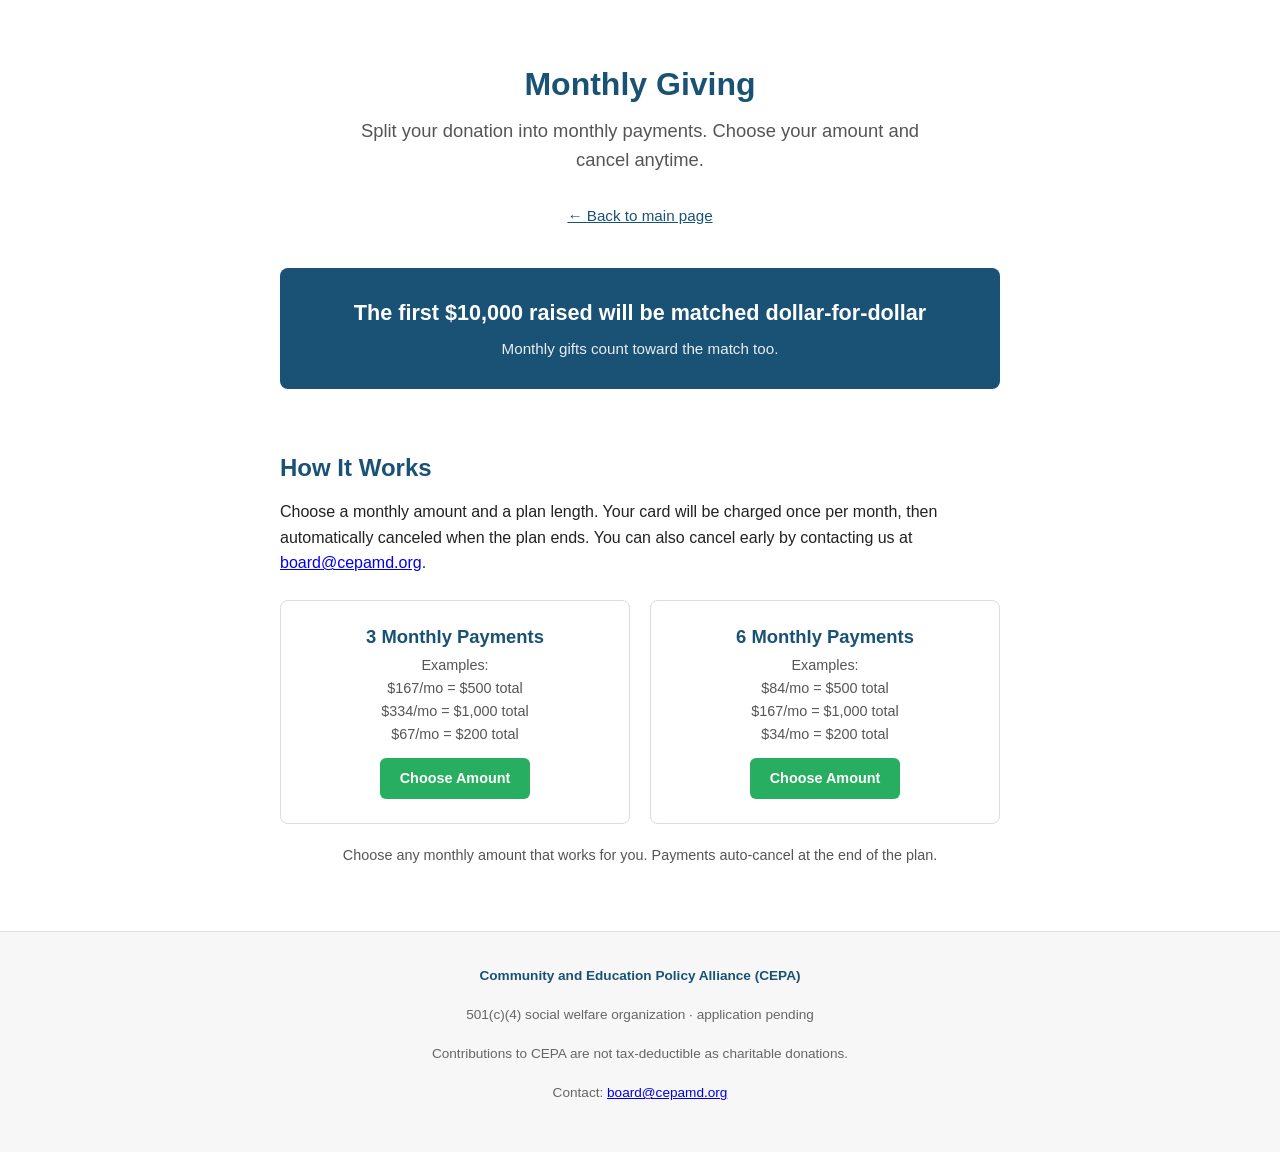
==== recurring.html @ 8dfda27e "Add Stripe recurring payment links to recurring page (3-mo and 6-mo)" ====
<!DOCTYPE html>
<html lang="en">
<head>
  <meta charset="UTF-8">
  <meta name="viewport" content="width=device-width, initial-scale=1.0">
  <title>Monthly Giving — CEPA</title>
  <meta name="description" content="Set up monthly donations to CEPA. Split your contribution into manageable monthly payments.">
  <link rel="icon" type="image/png" href="favicon.png">
  <link rel="stylesheet" href="css/style.css">
</head>
<body>

  <section class="hero">
    <div class="container">
      <h1>Monthly Giving</h1>
      <p class="subtitle">Split your donation into monthly payments. Choose your amount and cancel anytime.</p>
      <a href="index.html" style="color: #1a5276; text-decoration: underline; font-size: 0.95rem;">&larr; Back to main page</a>
    </div>
  </section>

  <div class="container">
    <div class="match-banner">
      <p>The first $10,000 raised will be matched dollar-for-dollar</p>
      <p class="match-sub">Monthly gifts count toward the match too.</p>
    </div>
  </div>

  <section>
    <div class="container">
      <h2>How It Works</h2>
      <p>Choose a monthly amount and a plan length. Your card will be charged once per month, then automatically canceled when the plan ends. You can also cancel early by contacting us at <a href="mailto:board@cepamd.org">board@cepamd.org</a>.</p>

      <div class="donate-grid" style="margin-top: 1.5rem;">
        <div class="donate-card">
          <h3>3 Monthly Payments</h3>
          <p>Examples:<br>$167/mo = $500 total<br>$334/mo = $1,000 total<br>$67/mo = $200 total</p>
          <a href="https://donate.stripe.com/14AaEW7aqei5aFV3s6fUQ00" class="btn" target="_blank" rel="noopener">Choose Amount</a>
        </div>

        <div class="donate-card">
          <h3>6 Monthly Payments</h3>
          <p>Examples:<br>$84/mo = $500 total<br>$167/mo = $1,000 total<br>$34/mo = $200 total</p>
          <a href="https://donate.stripe.com/8x214m0M2fm99BRaUyfUQ01" class="btn" target="_blank" rel="noopener">Choose Amount</a>
        </div>
      </div>

      <p style="text-align: center; margin-top: 1.25rem; color: #555; font-size: 0.9rem;">Choose any monthly amount that works for you. Payments auto-cancel at the end of the plan.</p>
    </div>
  </section>

  <footer>
    <div class="container">
      <p><strong>Community and Education Policy Alliance (CEPA)</strong></p>
      <p>501(c)(4) social welfare organization &middot; application pending</p>
      <p>Contributions to CEPA are not tax-deductible as charitable donations.</p>
      <p>Contact: <a href="mailto:board@cepamd.org">board@cepamd.org</a></p>
    </div>
  </footer>

</body>
</html>
---- css/style.css ----
/* ── Reset & Base ───────────────────────────────── */
*, *::before, *::after { box-sizing: border-box; margin: 0; padding: 0; }

html { scroll-behavior: smooth; }

body {
  font-family: -apple-system, BlinkMacSystemFont, "Segoe UI", Roboto, Helvetica, Arial, sans-serif;
  color: #222;
  background: #fff;
  line-height: 1.6;
  -webkit-font-smoothing: antialiased;
}

/* ── Layout ─────────────────────────────────────── */
.container {
  max-width: 760px;
  margin: 0 auto;
  padding: 0 1.25rem;
}

section { padding: 3rem 0; }

/* ── Typography ─────────────────────────────────── */
h1, h2, h3 { color: #1a5276; line-height: 1.25; }
h1 { font-size: 2rem; margin-bottom: 0.75rem; }
h2 { font-size: 1.5rem; margin-bottom: 1rem; }
h3 { font-size: 1.15rem; margin-bottom: 0.5rem; }
p  { margin-bottom: 1rem; }

/* ── Hero ───────────────────────────────────────── */
.hero {
  text-align: center;
  padding: 4rem 0 2.5rem;
}
.hero .subtitle {
  font-size: 1.15rem;
  color: #555;
  max-width: 600px;
  margin: 0 auto 1.75rem;
}

/* ── Buttons ────────────────────────────────────── */
.btn {
  display: inline-block;
  background: #27ae60;
  color: #fff;
  padding: 0.85rem 2rem;
  border-radius: 6px;
  text-decoration: none;
  font-weight: 600;
  font-size: 1.05rem;
  transition: background 0.2s;
}
.btn:hover { background: #219a52; }

/* ── Match Banner ───────────────────────────────── */
.match-banner {
  background: #1a5276;
  color: #fff;
  text-align: center;
  padding: 1.75rem 1.25rem;
  border-radius: 8px;
  margin: 0 0 1rem;
}
.match-banner p {
  font-size: 1.35rem;
  font-weight: 700;
  margin: 0;
}
.match-banner .match-sub {
  font-size: 0.95rem;
  font-weight: 400;
  opacity: 0.9;
  margin-top: 0.35rem;
}

/* ── Use of Funds ───────────────────────────────── */
.use-of-funds h2 { border-bottom: 2px solid #1a5276; padding-bottom: 0.4rem; }
.use-of-funds h3 { margin-top: 1.5rem; }
.use-of-funds ul, .use-of-funds ol {
  margin: 0.75rem 0 1rem 1.5rem;
}
.use-of-funds li { margin-bottom: 0.4rem; }
.use-of-funds hr {
  border: none;
  border-top: 1px solid #ddd;
  margin: 2rem 0;
}

/* ── Donate Cards ───────────────────────────────── */
.donate-grid {
  display: grid;
  grid-template-columns: repeat(auto-fit, minmax(200px, 1fr));
  gap: 1.25rem;
  margin-top: 1.25rem;
}
.donate-card {
  border: 1px solid #ddd;
  border-radius: 8px;
  padding: 1.5rem 1.25rem;
  text-align: center;
  transition: box-shadow 0.2s;
}
.donate-card:hover { box-shadow: 0 2px 12px rgba(0,0,0,0.08); }
.donate-card .card-icon {
  font-size: 2rem;
  margin-bottom: 0.5rem;
}
.donate-card h3 { margin-bottom: 0.4rem; }
.donate-card p { font-size: 0.9rem; color: #555; margin-bottom: 0.75rem; }
.donate-card .btn {
  font-size: 0.9rem;
  padding: 0.55rem 1.25rem;
  background: #27ae60;
}
.donate-card .btn:hover { background: #219a52; }
.donate-card .btn.disabled {
  background: #aaa;
  cursor: default;
  pointer-events: none;
}

/* ── Footer ─────────────────────────────────────── */
footer {
  background: #f7f7f7;
  border-top: 1px solid #e0e0e0;
  padding: 2rem 0;
  text-align: center;
  font-size: 0.85rem;
  color: #666;
  line-height: 1.7;
}
footer strong { color: #1a5276; }

/* ── Responsive ─────────────────────────────────── */
@media (max-width: 600px) {
  h1 { font-size: 1.5rem; }
  .hero { padding: 2.5rem 0 1.5rem; }
  .match-banner p { font-size: 1.1rem; }
  section { padding: 2rem 0; }
  .donate-grid { grid-template-columns: 1fr; }
}
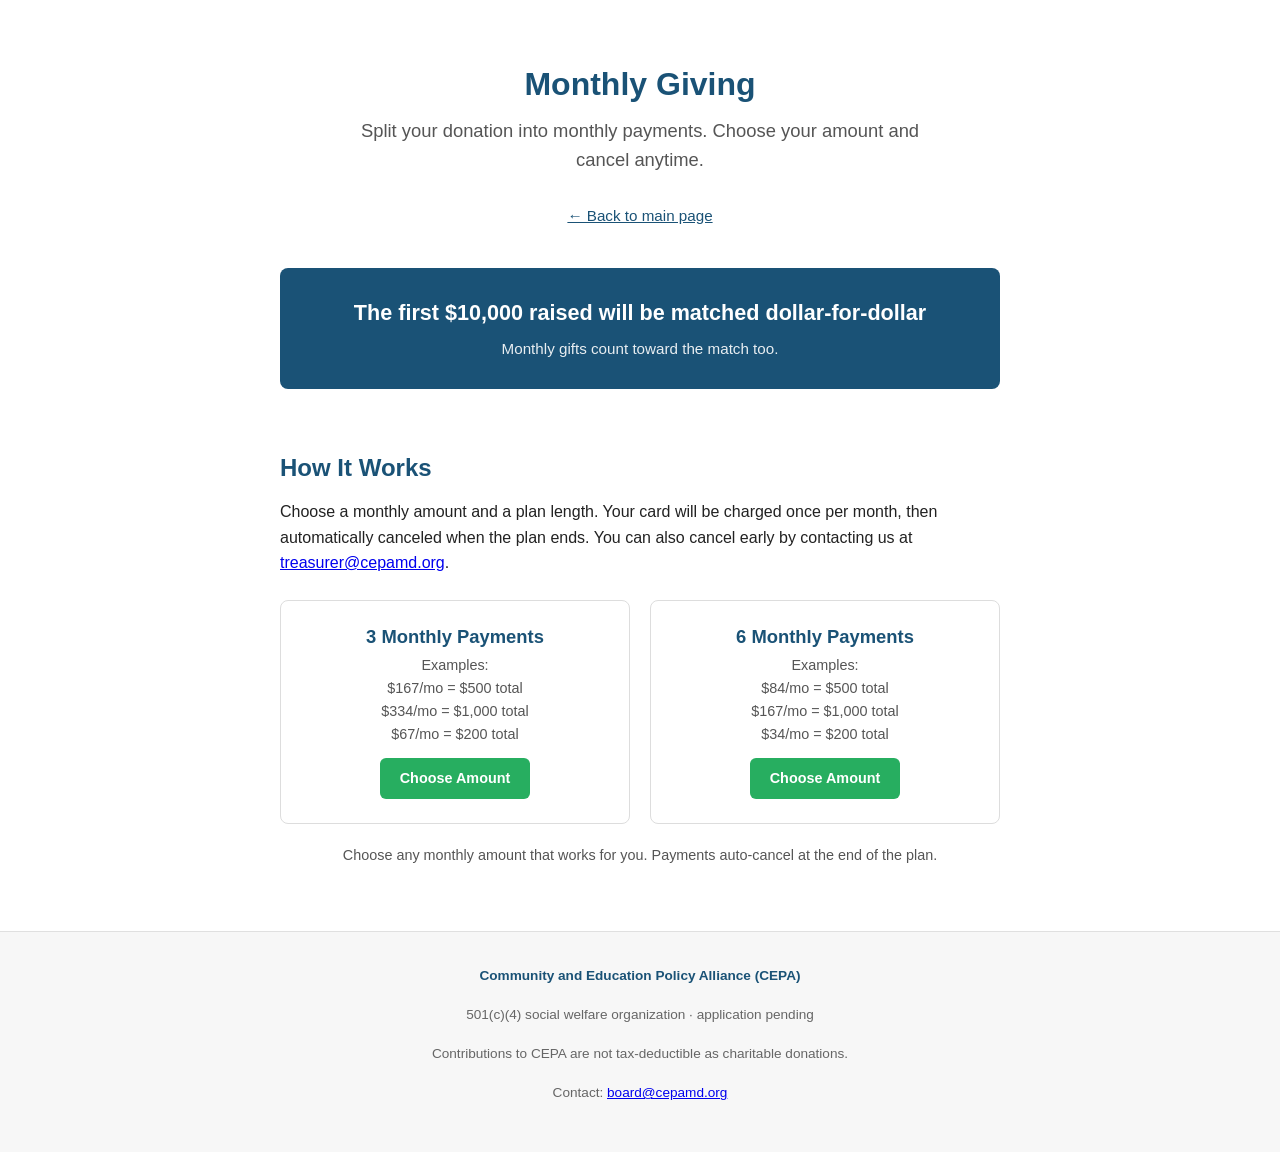
==== commit 224c28a1: "Update cancel contact email to treasurer@cepamd.org" ====
--- a/recurring.html
+++ b/recurring.html
@@ -28,7 +28,7 @@
   <section>
     <div class="container">
       <h2>How It Works</h2>
-      <p>Choose a monthly amount and a plan length. Your card will be charged once per month, then automatically canceled when the plan ends. You can also cancel early by contacting us at <a href="mailto:board@cepamd.org">board@cepamd.org</a>.</p>
+      <p>Choose a monthly amount and a plan length. Your card will be charged once per month, then automatically canceled when the plan ends. You can also cancel early by contacting us at <a href="mailto:treasurer@cepamd.org">treasurer@cepamd.org</a>.</p>
 
       <div class="donate-grid" style="margin-top: 1.5rem;">
         <div class="donate-card">
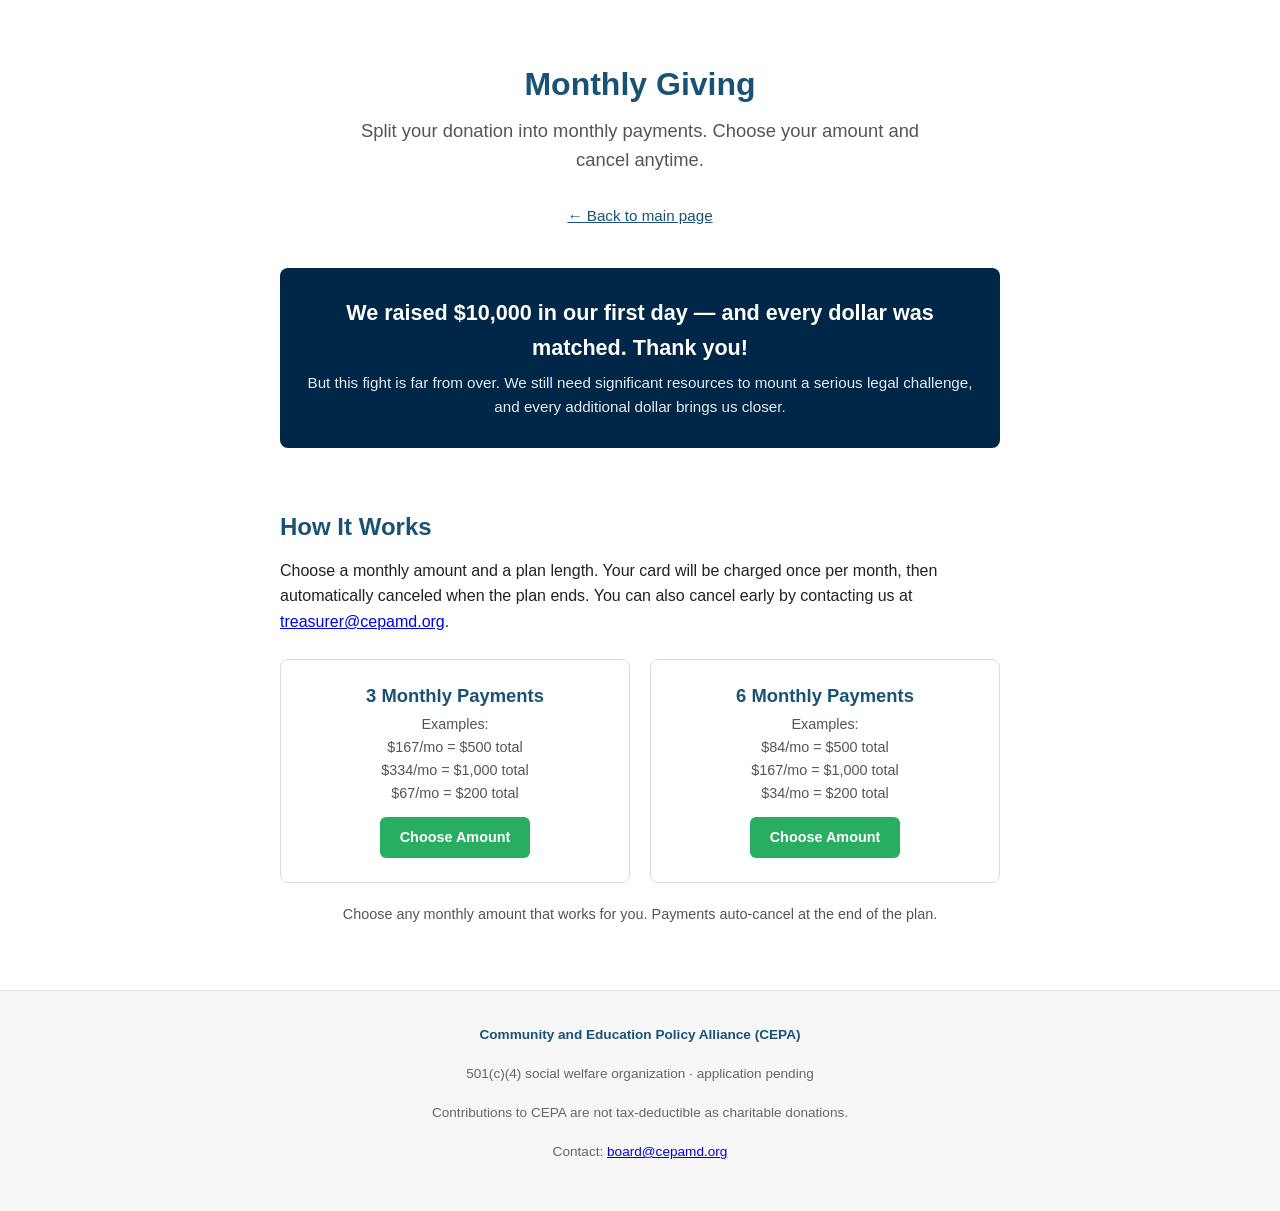
==== commit c634b598: "Update match banner — celebrate k milestone, pivot to ongoing need" ====
--- a/recurring.html
+++ b/recurring.html
@@ -20,8 +20,8 @@
 
   <div class="container">
     <div class="match-banner">
-      <p>The first $10,000 raised will be matched dollar-for-dollar</p>
-      <p class="match-sub">Monthly gifts count toward the match too.</p>
+      <p>We raised $10,000 in our first day — and every dollar was matched. Thank you!</p>
+      <p class="match-sub">But this fight is far from over. We still need significant resources to mount a serious legal challenge, and every additional dollar brings us closer.</p>
     </div>
   </div>
 
--- a/css/style.css
+++ b/css/style.css
@@ -55,7 +55,7 @@
 
 /* ── Match Banner ───────────────────────────────── */
 .match-banner {
-  background: #1a5276;
+  background: #002748;
   color: #fff;
   text-align: center;
   padding: 1.75rem 1.25rem;
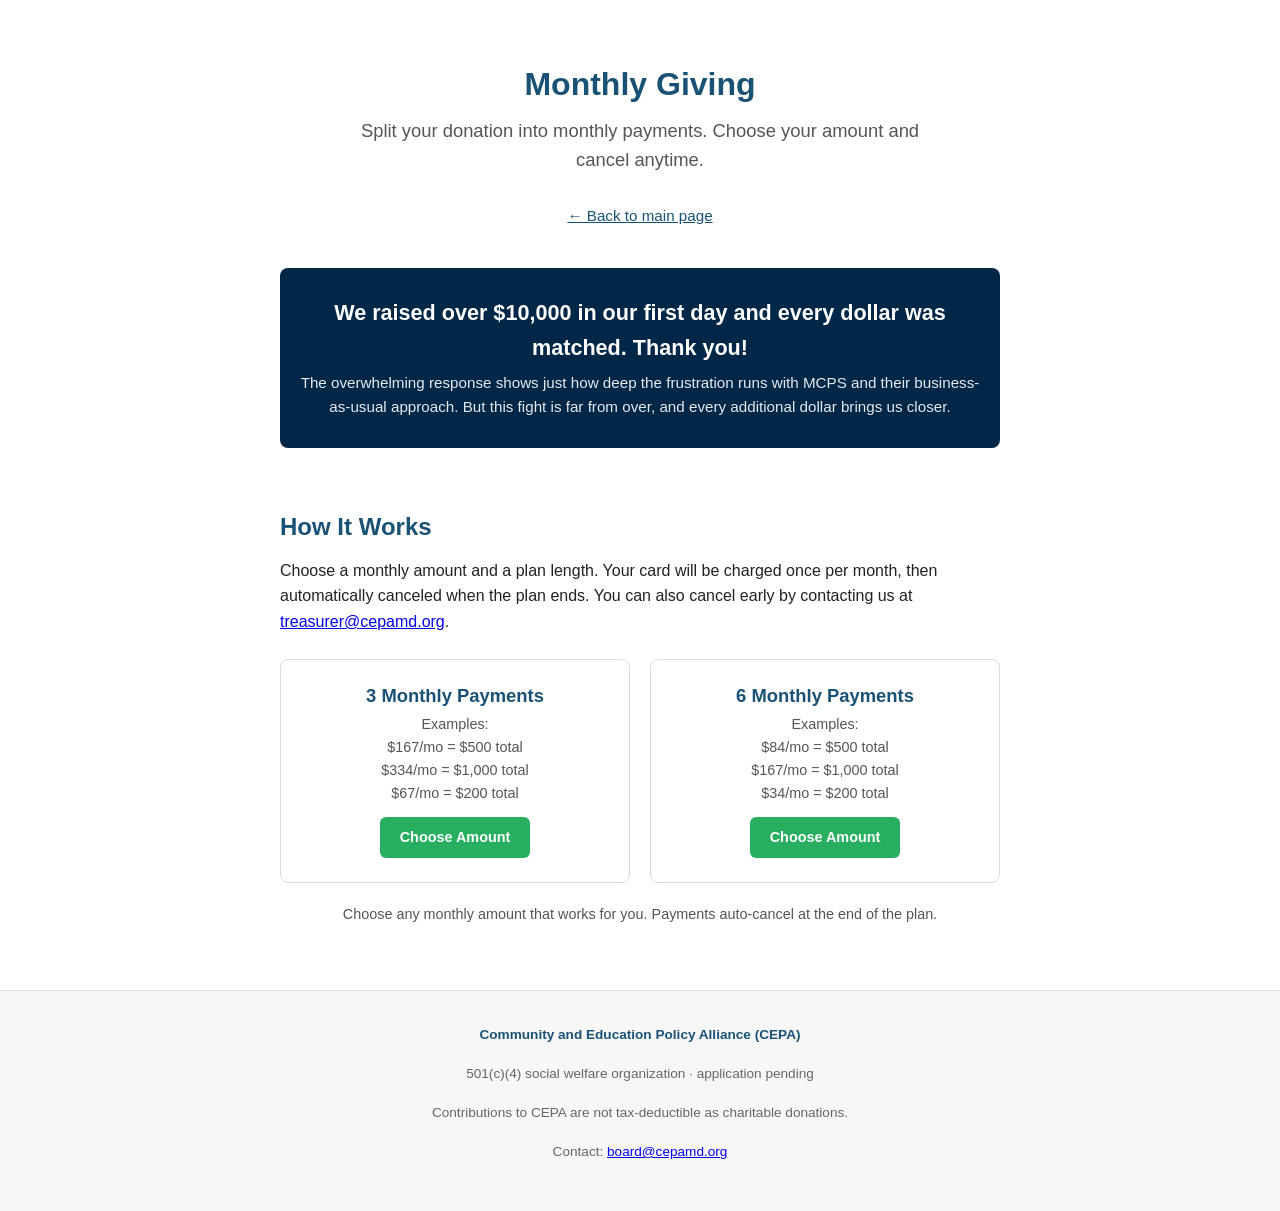
==== commit 97d6baf1: "Update banner sub-text with community frustration message" ====
--- a/recurring.html
+++ b/recurring.html
@@ -1,50 +1,59 @@
 <!DOCTYPE html>
 <html lang="en">
+
 <head>
   <meta charset="UTF-8">
   <meta name="viewport" content="width=device-width, initial-scale=1.0">
   <title>Monthly Giving — CEPA</title>
-  <meta name="description" content="Set up monthly donations to CEPA. Split your contribution into manageable monthly payments.">
+  <meta name="description"
+    content="Set up monthly donations to CEPA. Split your contribution into manageable monthly payments.">
   <link rel="icon" type="image/png" href="favicon.png">
   <link rel="stylesheet" href="css/style.css">
 </head>
+
 <body>
 
   <section class="hero">
     <div class="container">
       <h1>Monthly Giving</h1>
       <p class="subtitle">Split your donation into monthly payments. Choose your amount and cancel anytime.</p>
-      <a href="index.html" style="color: #1a5276; text-decoration: underline; font-size: 0.95rem;">&larr; Back to main page</a>
+      <a href="index.html" style="color: #1a5276; text-decoration: underline; font-size: 0.95rem;">&larr; Back to main
+        page</a>
     </div>
   </section>
 
   <div class="container">
     <div class="match-banner">
-      <p>We raised $10,000 in our first day — and every dollar was matched. Thank you!</p>
-      <p class="match-sub">But this fight is far from over. We still need significant resources to mount a serious legal challenge, and every additional dollar brings us closer.</p>
+      <p>We raised over $10,000 in our first day and every dollar was matched. Thank you!</p>
+      <p class="match-sub">The overwhelming response shows just how deep the frustration runs with MCPS and their business-as-usual approach. But this fight is far from over, and every additional dollar brings us closer.</p>
     </div>
   </div>
 
   <section>
     <div class="container">
       <h2>How It Works</h2>
-      <p>Choose a monthly amount and a plan length. Your card will be charged once per month, then automatically canceled when the plan ends. You can also cancel early by contacting us at <a href="mailto:treasurer@cepamd.org">treasurer@cepamd.org</a>.</p>
+      <p>Choose a monthly amount and a plan length. Your card will be charged once per month, then automatically
+        canceled when the plan ends. You can also cancel early by contacting us at <a
+          href="mailto:treasurer@cepamd.org">treasurer@cepamd.org</a>.</p>
 
       <div class="donate-grid" style="margin-top: 1.5rem;">
         <div class="donate-card">
           <h3>3 Monthly Payments</h3>
           <p>Examples:<br>$167/mo = $500 total<br>$334/mo = $1,000 total<br>$67/mo = $200 total</p>
-          <a href="https://donate.stripe.com/14AaEW7aqei5aFV3s6fUQ00" class="btn" target="_blank" rel="noopener">Choose Amount</a>
+          <a href="https://donate.stripe.com/14AaEW7aqei5aFV3s6fUQ00" class="btn" target="_blank" rel="noopener">Choose
+            Amount</a>
         </div>
 
         <div class="donate-card">
           <h3>6 Monthly Payments</h3>
           <p>Examples:<br>$84/mo = $500 total<br>$167/mo = $1,000 total<br>$34/mo = $200 total</p>
-          <a href="https://donate.stripe.com/8x214m0M2fm99BRaUyfUQ01" class="btn" target="_blank" rel="noopener">Choose Amount</a>
+          <a href="https://donate.stripe.com/8x214m0M2fm99BRaUyfUQ01" class="btn" target="_blank" rel="noopener">Choose
+            Amount</a>
         </div>
       </div>
 
-      <p style="text-align: center; margin-top: 1.25rem; color: #555; font-size: 0.9rem;">Choose any monthly amount that works for you. Payments auto-cancel at the end of the plan.</p>
+      <p style="text-align: center; margin-top: 1.25rem; color: #555; font-size: 0.9rem;">Choose any monthly amount that
+        works for you. Payments auto-cancel at the end of the plan.</p>
     </div>
   </section>
 
@@ -58,4 +67,5 @@
   </footer>
 
 </body>
-</html>
+
+</html>
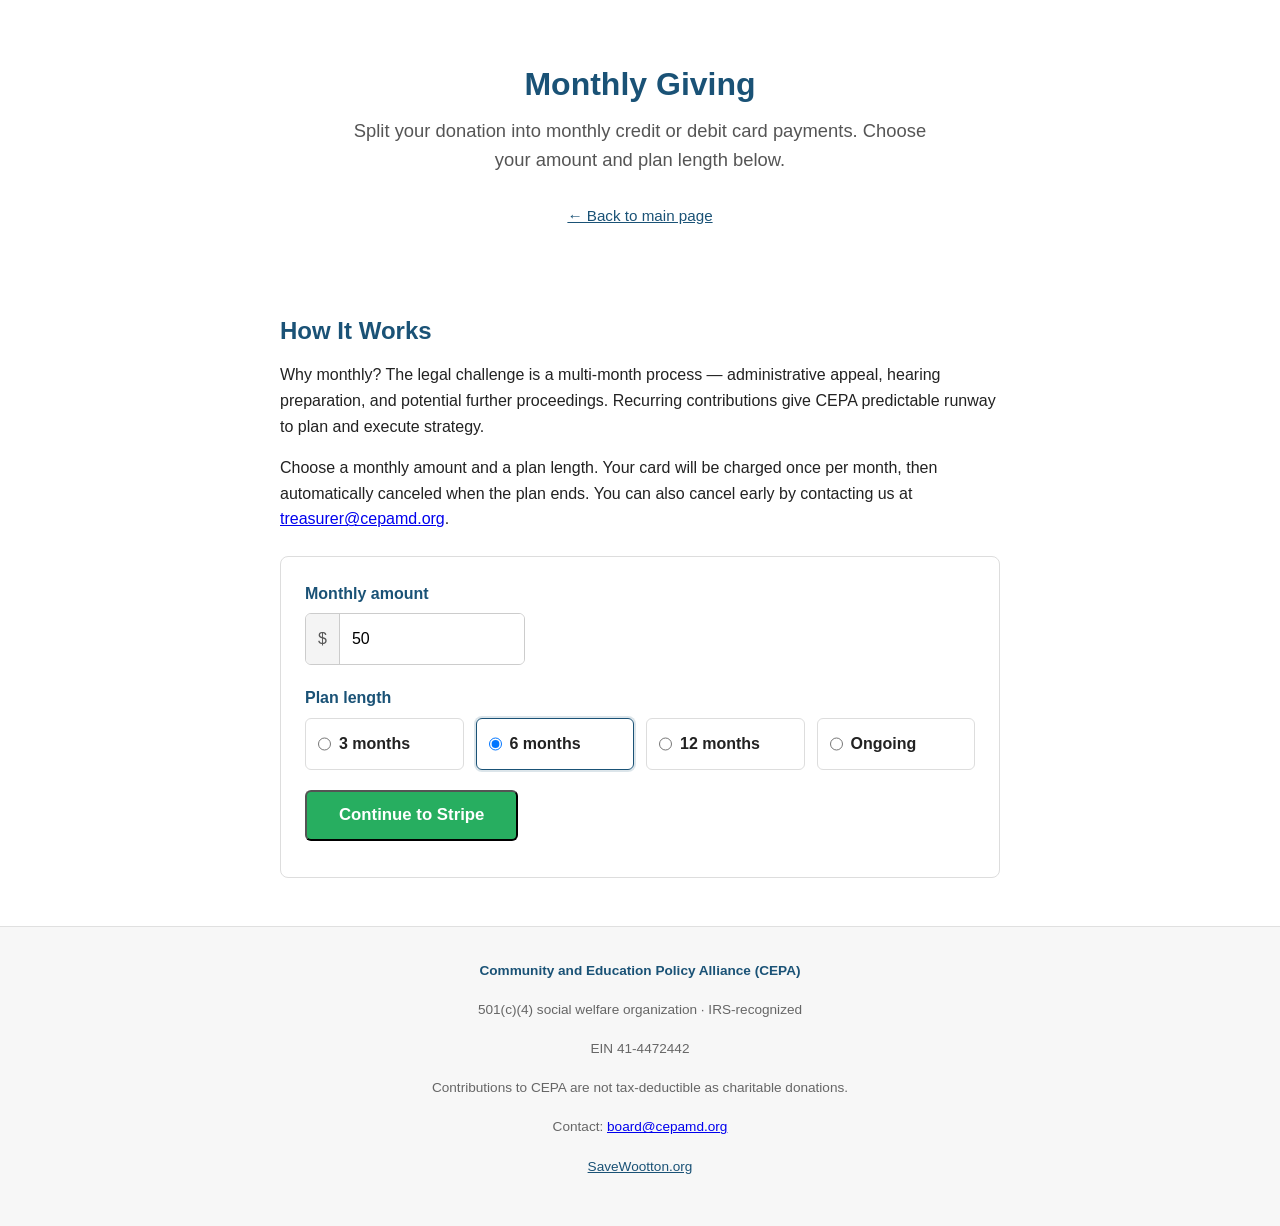
==== commit cb113c84: "Add recurring donation checkout worker" ====
--- a/recurring.html
+++ b/recurring.html
@@ -6,7 +6,7 @@
   <meta name="viewport" content="width=device-width, initial-scale=1.0">
   <title>Monthly Giving — CEPA</title>
   <meta name="description"
-    content="Set up monthly donations to CEPA. Split your contribution into manageable monthly payments.">
+    content="Set up monthly donations to CEPA. Recurring contributions give the legal challenge before the Maryland State Board of Education predictable, multi-month support.">
   <link rel="icon" type="image/png" href="favicon.png">
   <link rel="stylesheet" href="css/style.css">
 </head>
@@ -16,56 +16,120 @@
   <section class="hero">
     <div class="container">
       <h1>Monthly Giving</h1>
-      <p class="subtitle">Split your donation into monthly payments. Choose your amount and cancel anytime.</p>
+      <p class="subtitle">Split your donation into monthly credit or debit card payments. Choose your amount and plan
+        length below.</p>
       <a href="index.html" style="color: #1a5276; text-decoration: underline; font-size: 0.95rem;">&larr; Back to main
         page</a>
     </div>
   </section>
 
-  <div class="container">
-    <div class="match-banner">
-      <p>We raised over $10,000 in our first day and every dollar was matched. Thank you!</p>
-      <p class="match-sub">The overwhelming response shows just how deep the frustration runs with MCPS and their business-as-usual approach. But this fight is far from over, and every additional dollar brings us closer.</p>
-    </div>
-  </div>
-
   <section>
     <div class="container">
       <h2>How It Works</h2>
+      <p>Why monthly? The legal challenge is a multi-month process — administrative appeal, hearing preparation, and
+        potential further proceedings. Recurring contributions give CEPA predictable runway to plan and execute strategy.
+      </p>
       <p>Choose a monthly amount and a plan length. Your card will be charged once per month, then automatically
         canceled when the plan ends. You can also cancel early by contacting us at <a
           href="mailto:treasurer@cepamd.org">treasurer@cepamd.org</a>.</p>
 
-      <div class="donate-grid" style="margin-top: 1.5rem;">
-        <div class="donate-card">
-          <h3>3 Monthly Payments</h3>
-          <p>Examples:<br>$167/mo = $500 total<br>$334/mo = $1,000 total<br>$67/mo = $200 total</p>
-          <a href="https://donate.stripe.com/14AaEW7aqei5aFV3s6fUQ00" class="btn" target="_blank" rel="noopener">Choose
-            Amount</a>
+      <form class="monthly-form" id="monthly-donation-form">
+        <label for="monthly-amount">Monthly amount</label>
+        <div class="amount-input">
+          <span>$</span>
+          <input id="monthly-amount" name="amount" type="number" min="5" max="10000" step="1" value="50" required>
         </div>
 
-        <div class="donate-card">
-          <h3>6 Monthly Payments</h3>
-          <p>Examples:<br>$84/mo = $500 total<br>$167/mo = $1,000 total<br>$34/mo = $200 total</p>
-          <a href="https://donate.stripe.com/8x214m0M2fm99BRaUyfUQ01" class="btn" target="_blank" rel="noopener">Choose
-            Amount</a>
-        </div>
-      </div>
+        <fieldset>
+          <legend>Plan length</legend>
+          <div class="duration-grid">
+            <label>
+              <input type="radio" name="months" value="3">
+              <span>3 months</span>
+            </label>
+            <label>
+              <input type="radio" name="months" value="6" checked>
+              <span>6 months</span>
+            </label>
+            <label>
+              <input type="radio" name="months" value="12">
+              <span>12 months</span>
+            </label>
+            <label>
+              <input type="radio" name="months" value="ongoing">
+              <span>Ongoing</span>
+            </label>
+          </div>
+        </fieldset>
 
-      <p style="text-align: center; margin-top: 1.25rem; color: #555; font-size: 0.9rem;">Choose any monthly amount that
-        works for you. Payments auto-cancel at the end of the plan.</p>
+        <button type="submit" class="btn">Continue to Stripe</button>
+        <p class="form-status" id="monthly-form-status" aria-live="polite"></p>
+      </form>
     </div>
   </section>
 
   <footer>
     <div class="container">
       <p><strong>Community and Education Policy Alliance (CEPA)</strong></p>
-      <p>501(c)(4) social welfare organization &middot; application pending</p>
+      <p>501(c)(4) social welfare organization &middot; IRS-recognized</p>
+      <p>EIN 41-4472442</p>
       <p>Contributions to CEPA are not tax-deductible as charitable donations.</p>
       <p>Contact: <a href="mailto:board@cepamd.org">board@cepamd.org</a></p>
+      <p><a href="https://www.savewootton.org" target="_blank" rel="noopener"
+          style="color: #1a5276;">SaveWootton.org</a></p>
     </div>
   </footer>
 
+  <script>
+    const DONATION_API_URL = "https://damp-bird-b203.cepamd.workers.dev/create-monthly-donation";
+    const form = document.getElementById("monthly-donation-form");
+    const statusEl = document.getElementById("monthly-form-status");
+
+    const params = new URLSearchParams(window.location.search);
+    if (params.get("success") === "1") {
+      statusEl.textContent = "Thank you. Stripe has received your monthly donation setup.";
+      statusEl.className = "form-status success";
+    } else if (params.get("canceled") === "1") {
+      statusEl.textContent = "Checkout was canceled. You can adjust your monthly donation below.";
+    }
+
+    form.addEventListener("submit", async (event) => {
+      event.preventDefault();
+      const submitButton = form.querySelector("button[type='submit']");
+      const amount = Number(form.amount.value);
+      const months = form.months.value;
+
+      statusEl.textContent = "";
+      statusEl.className = "form-status";
+
+      if (!Number.isFinite(amount) || amount < 5 || amount > 10000) {
+        statusEl.textContent = "Enter a monthly amount between $5 and $10,000.";
+        return;
+      }
+
+      submitButton.disabled = true;
+      submitButton.textContent = "Opening Stripe...";
+
+      try {
+        const response = await fetch(DONATION_API_URL, {
+          method: "POST",
+          headers: { "content-type": "application/json" },
+          body: JSON.stringify({ amount, months }),
+        });
+        const data = await response.json();
+
+        if (!response.ok || !data.url) {
+          throw new Error(data.error || "Unable to open Stripe Checkout.");
+        }
+
+        window.location.href = data.url;
+      } catch (error) {
+        statusEl.textContent = error.message;
+        submitButton.disabled = false;
+        submitButton.textContent = "Continue to Stripe";
+      }
+    });
+  </script>
 </body>
 
-</html>+</html>
--- a/css/style.css
+++ b/css/style.css
@@ -53,8 +53,8 @@
 }
 .btn:hover { background: #219a52; }
 
-/* ── Match Banner ───────────────────────────────── */
-.match-banner {
+/* ── Momentum Banner ────────────────────────────── */
+.momentum-banner {
   background: #002748;
   color: #fff;
   text-align: center;
@@ -62,16 +62,39 @@
   border-radius: 8px;
   margin: 0 0 1rem;
 }
-.match-banner p {
+.momentum-banner p {
   font-size: 1.35rem;
   font-weight: 700;
   margin: 0;
 }
-.match-banner .match-sub {
+.momentum-banner .match-sub {
   font-size: 0.95rem;
   font-weight: 400;
   opacity: 0.9;
   margin-top: 0.35rem;
+}
+
+/* ── Progress ───────────────────────────────────── */
+.progress { padding: 1.75rem 0 0.5rem; }
+.progress h2 { margin-bottom: 0.75rem; }
+.milestone-list {
+  list-style: none;
+  border-left: 3px solid #1a5276;
+  padding-left: 1rem;
+}
+.milestone-list li {
+  margin-bottom: 0.65rem;
+  color: #333;
+}
+.milestone-list li::before {
+  content: "✓";
+  color: #27ae60;
+  font-weight: 700;
+  margin-right: 0.5rem;
+}
+.milestone-list li:last-child::before {
+  content: "→";
+  color: #1a5276;
 }
 
 /* ── Use of Funds ───────────────────────────────── */
@@ -88,6 +111,12 @@
 }
 
 /* ── Donate Cards ───────────────────────────────── */
+.trust-line {
+  color: #1a5276;
+  font-size: 0.9rem;
+  font-weight: 600;
+  margin-bottom: 1.25rem;
+}
 .donate-grid {
   display: grid;
   grid-template-columns: repeat(auto-fit, minmax(200px, 1fr));
@@ -120,6 +149,74 @@
   pointer-events: none;
 }
 
+/* ── Monthly Donation Form ──────────────────────── */
+.monthly-form {
+  border: 1px solid #ddd;
+  border-radius: 8px;
+  padding: 1.5rem;
+  margin-top: 1.5rem;
+}
+.monthly-form label,
+.monthly-form legend {
+  color: #1a5276;
+  font-weight: 700;
+}
+.amount-input {
+  display: flex;
+  align-items: center;
+  border: 1px solid #ccc;
+  border-radius: 6px;
+  margin: 0.4rem 0 1.25rem;
+  max-width: 220px;
+  overflow: hidden;
+}
+.amount-input span {
+  background: #f4f4f4;
+  border-right: 1px solid #ccc;
+  color: #555;
+  padding: 0.75rem;
+}
+.amount-input input {
+  border: none;
+  flex: 1;
+  font: inherit;
+  min-width: 0;
+  padding: 0.75rem;
+}
+.monthly-form fieldset {
+  border: none;
+  margin-bottom: 1.25rem;
+}
+.duration-grid {
+  display: grid;
+  grid-template-columns: repeat(auto-fit, minmax(130px, 1fr));
+  gap: 0.75rem;
+  margin-top: 0.5rem;
+}
+.duration-grid label {
+  border: 1px solid #ddd;
+  border-radius: 6px;
+  color: #222;
+  cursor: pointer;
+  display: flex;
+  gap: 0.5rem;
+  padding: 0.75rem;
+}
+.duration-grid label:has(input:checked) {
+  border-color: #1a5276;
+  box-shadow: 0 0 0 2px rgba(26,82,118,0.15);
+}
+.monthly-form .btn:disabled {
+  background: #aaa;
+  cursor: wait;
+}
+.form-status {
+  color: #b00020;
+  font-size: 0.9rem;
+  margin: 0.75rem 0 0;
+}
+.form-status.success { color: #1a7f37; }
+
 /* ── Footer ─────────────────────────────────────── */
 footer {
   background: #f7f7f7;
@@ -136,7 +233,7 @@
 @media (max-width: 600px) {
   h1 { font-size: 1.5rem; }
   .hero { padding: 2.5rem 0 1.5rem; }
-  .match-banner p { font-size: 1.1rem; }
+  .momentum-banner p { font-size: 1.1rem; }
   section { padding: 2rem 0; }
   .donate-grid { grid-template-columns: 1fr; }
 }
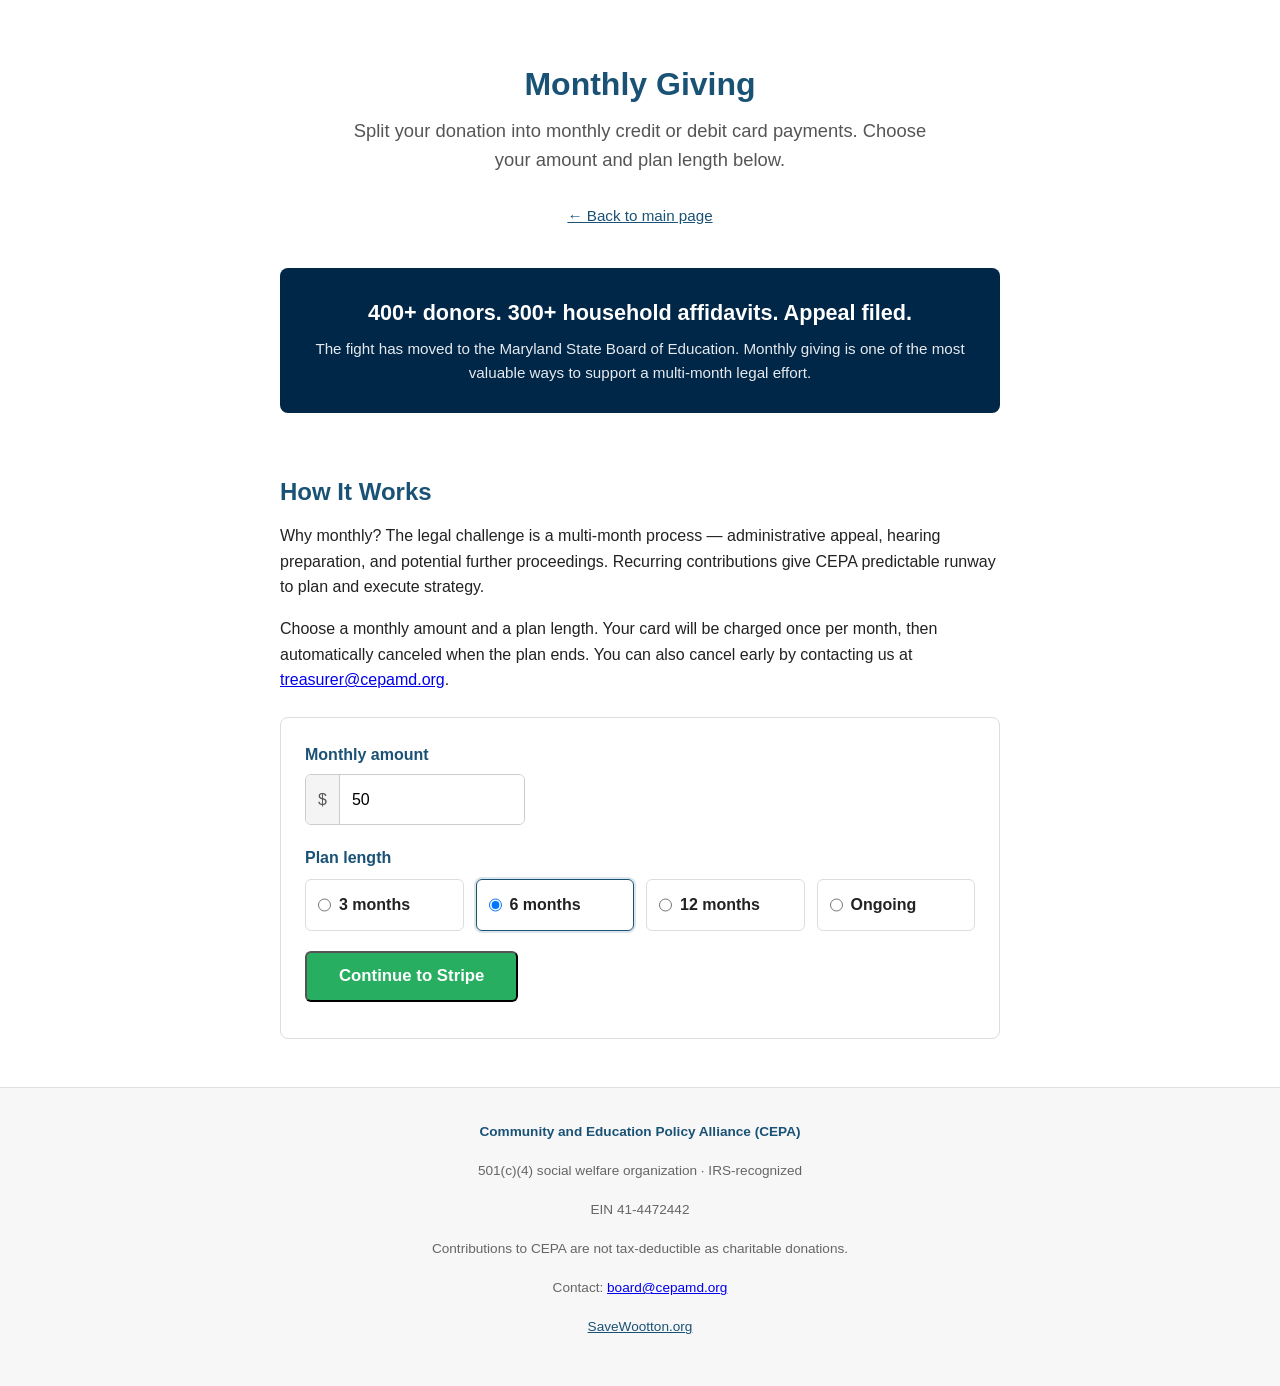
==== commit 6ae81ed0: "Update donation page status details" ====
--- a/recurring.html
+++ b/recurring.html
@@ -22,6 +22,14 @@
         page</a>
     </div>
   </section>
+
+  <div class="container">
+    <div class="momentum-banner">
+      <p>400+ donors. 300+ household affidavits. Appeal filed.</p>
+      <p class="match-sub">The fight has moved to the Maryland State Board of Education. Monthly giving is one of the
+        most valuable ways to support a multi-month legal effort.</p>
+    </div>
+  </div>
 
   <section>
     <div class="container">
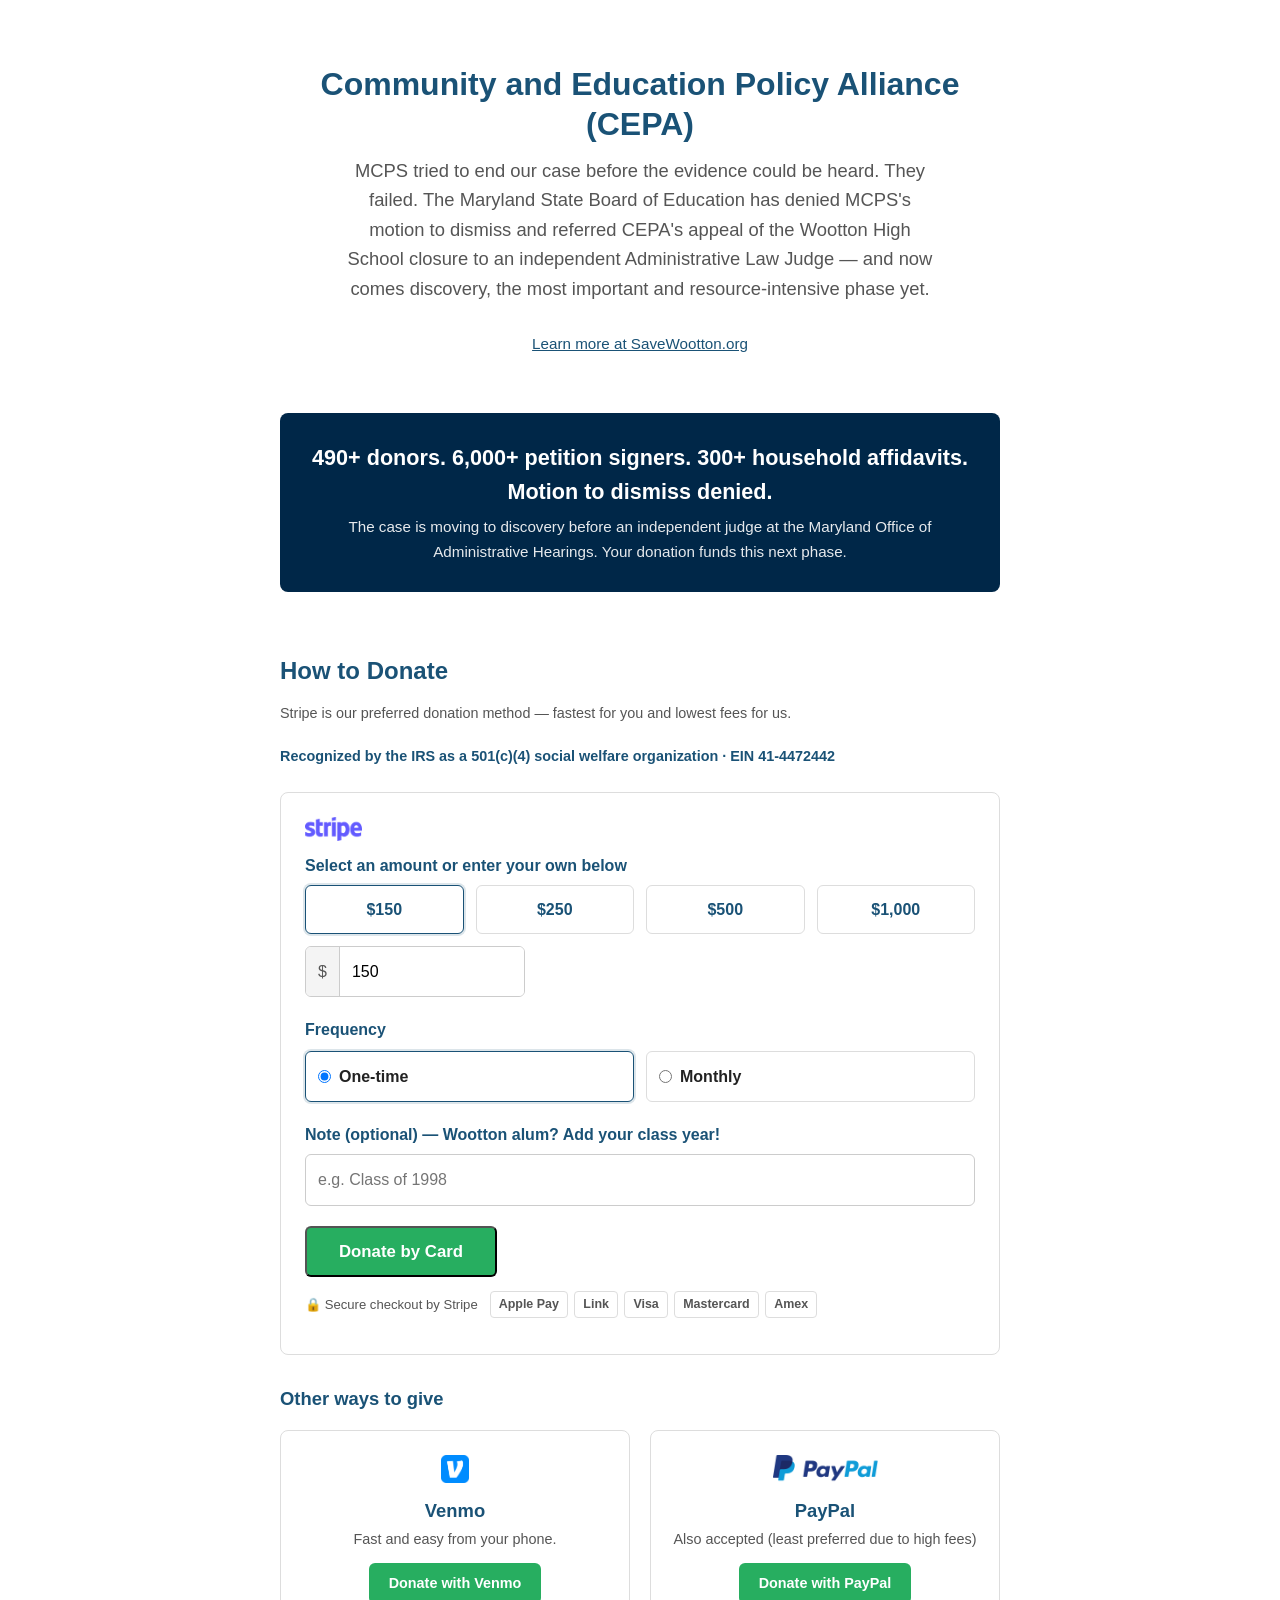
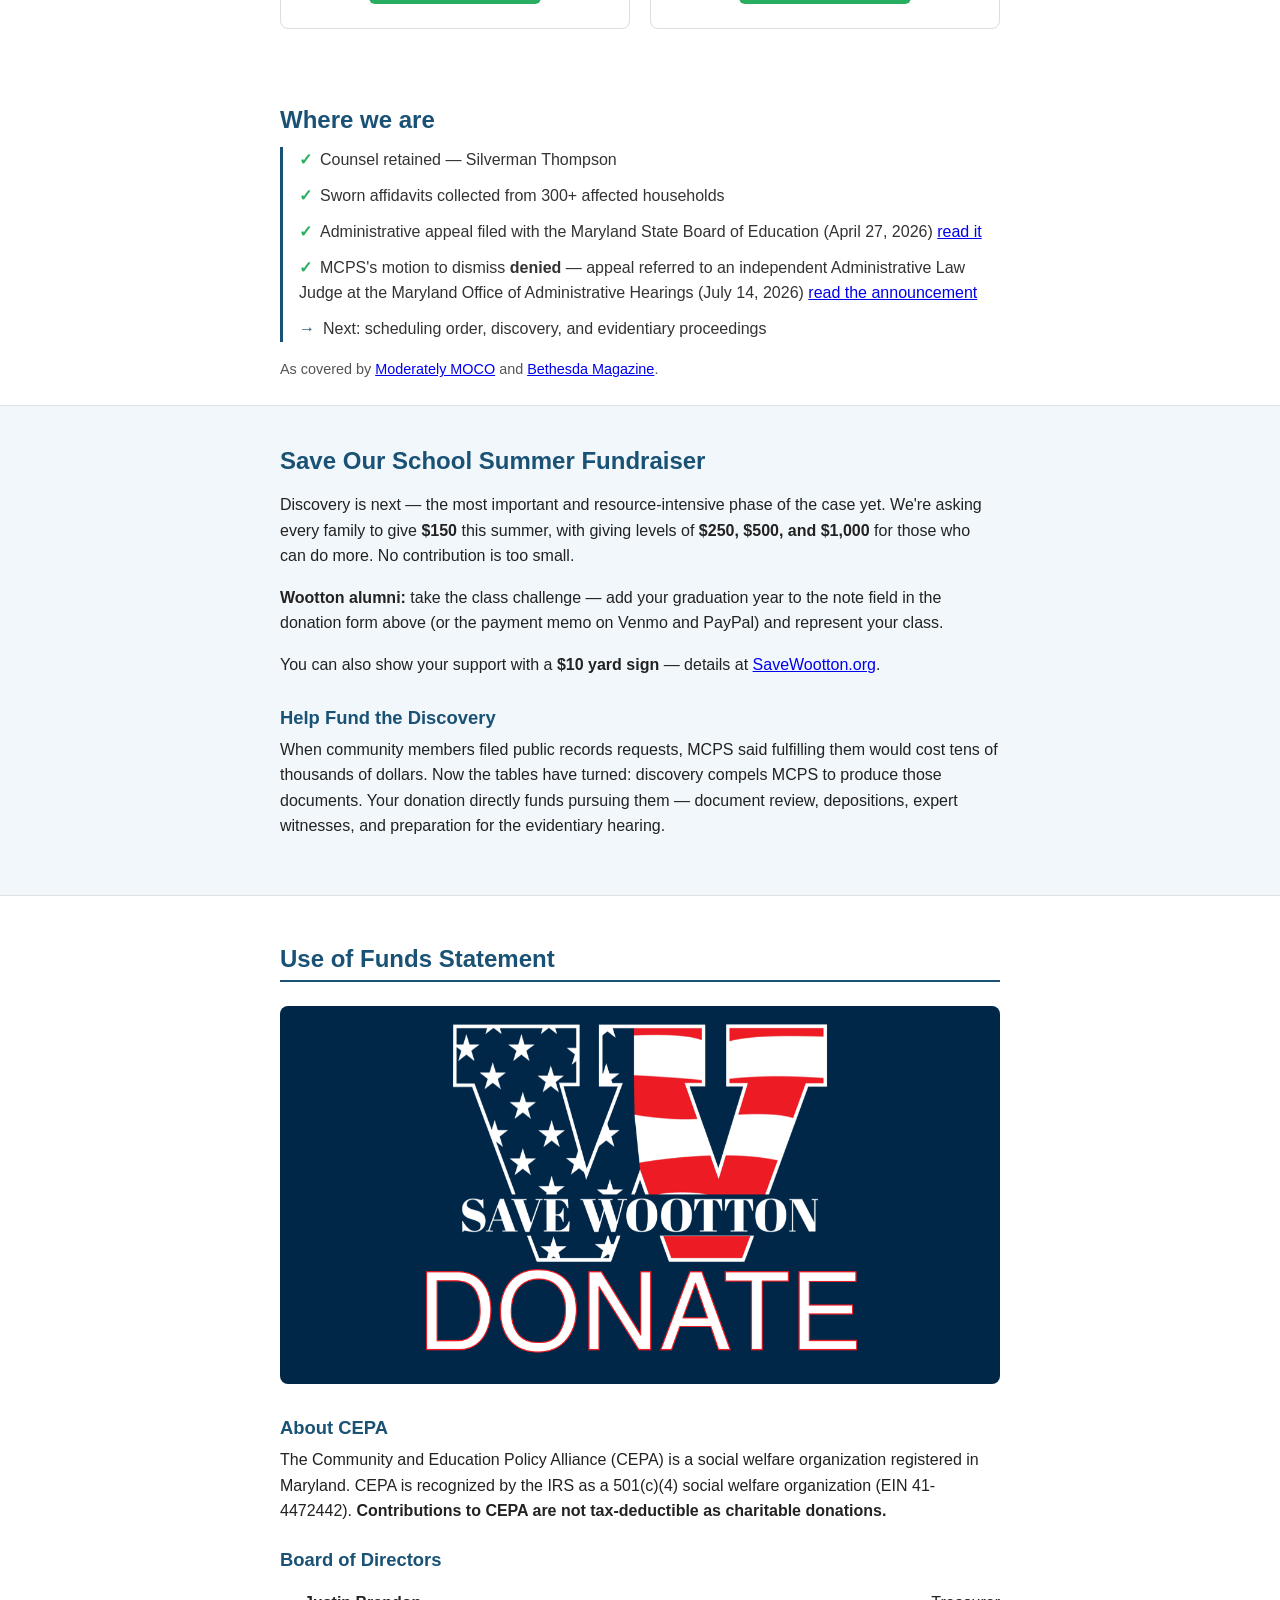
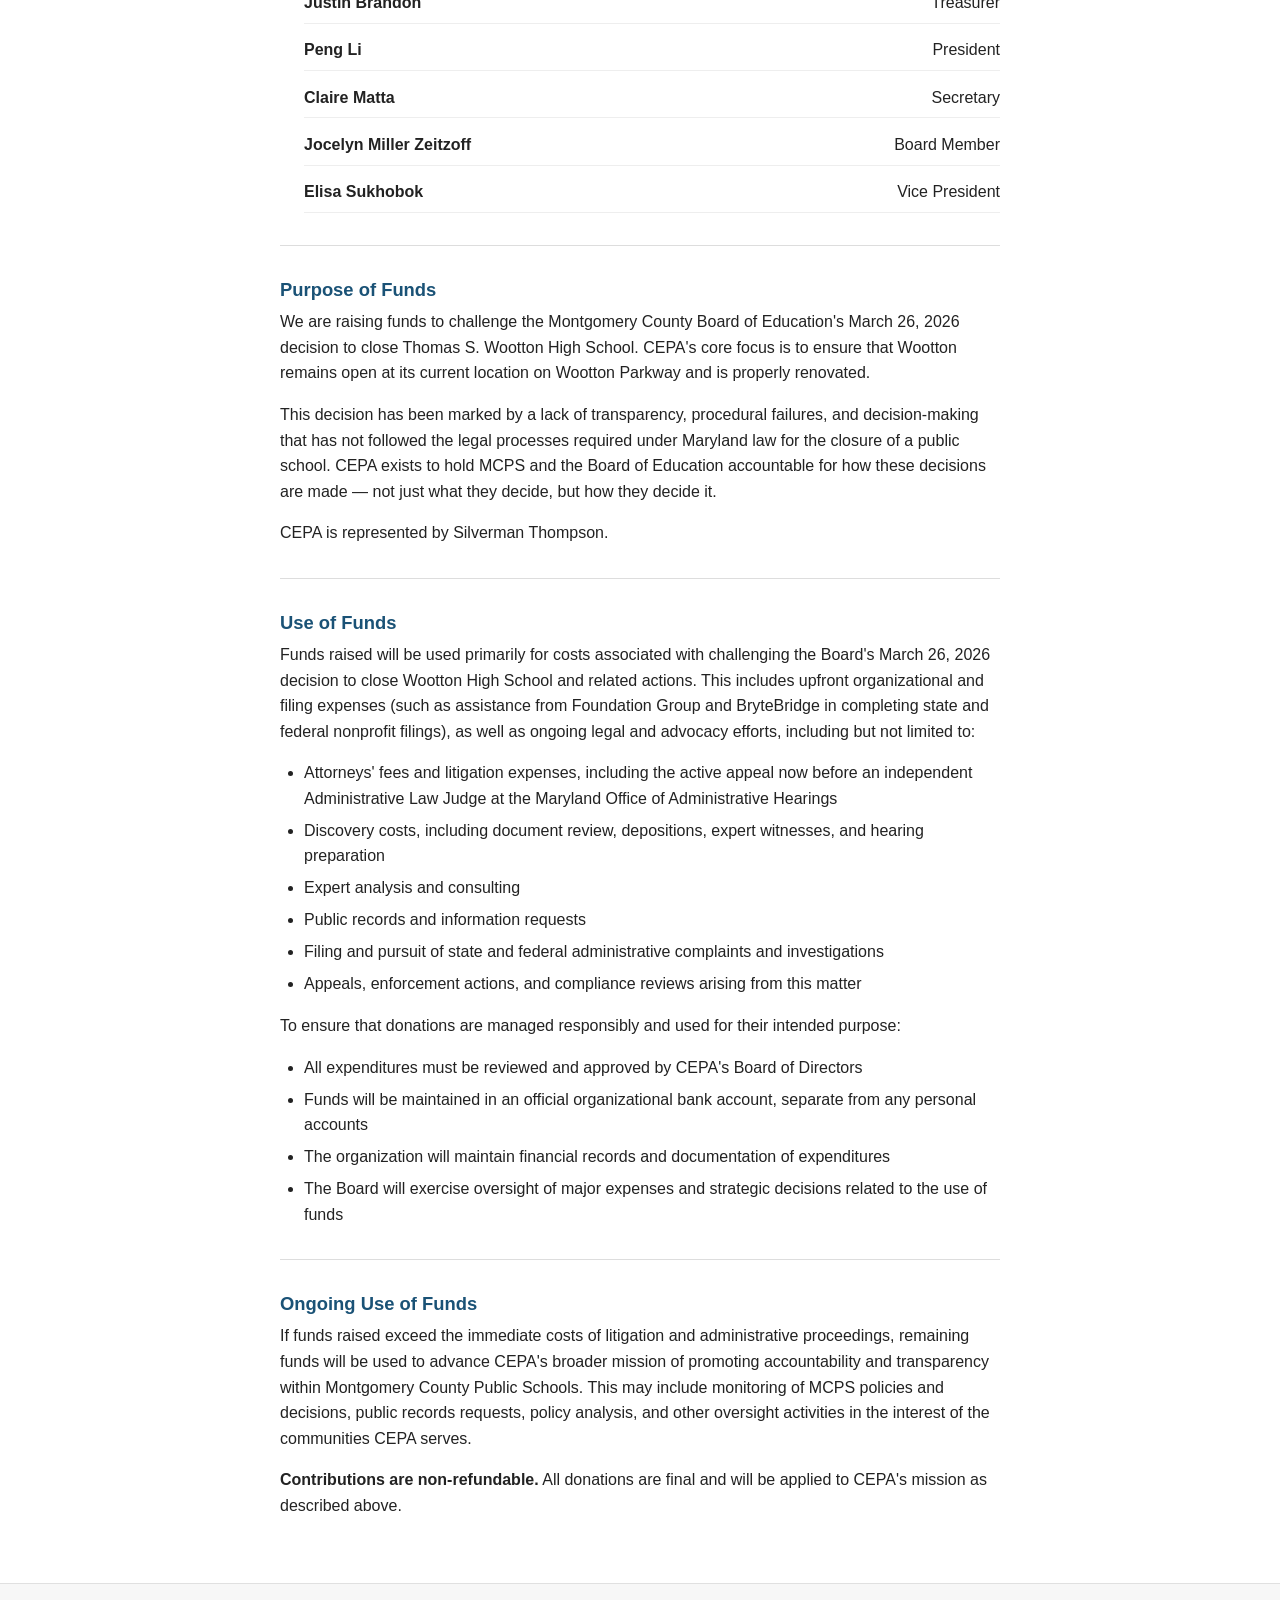
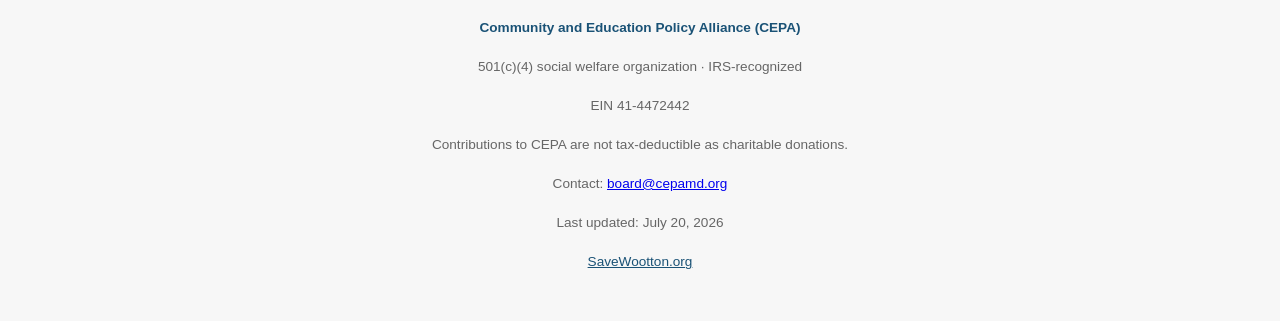
==== commit 92f21c39: "Update case status and add homepage donation form Lead with the July 14 motion-to-dismiss denial and" ====
--- a/recurring.html
+++ b/recurring.html
@@ -5,8 +5,8 @@
   <meta charset="UTF-8">
   <meta name="viewport" content="width=device-width, initial-scale=1.0">
   <title>Monthly Giving — CEPA</title>
-  <meta name="description"
-    content="Set up monthly donations to CEPA. Recurring contributions give the legal challenge before the Maryland State Board of Education predictable, multi-month support.">
+  <meta name="description" content="The CEPA donation form now lives on the home page, with one-time and monthly giving in one place.">
+  <meta http-equiv="refresh" content="0; url=/#donate">
   <link rel="icon" type="image/png" href="favicon.png">
   <link rel="stylesheet" href="css/style.css">
 </head>
@@ -15,128 +15,14 @@
 
   <section class="hero">
     <div class="container">
-      <h1>Monthly Giving</h1>
-      <p class="subtitle">Split your donation into monthly credit or debit card payments. Choose your amount and plan
-        length below.</p>
-      <a href="index.html" style="color: #1a5276; text-decoration: underline; font-size: 0.95rem;">&larr; Back to main
-        page</a>
+      <h1>The donation form has moved</h1>
+      <p class="subtitle">One-time and monthly giving are now together on the CEPA home page. Taking you there now…</p>
+      <p><a href="/#donate" class="btn">Go to the donation form</a></p>
     </div>
   </section>
 
-  <div class="container">
-    <div class="momentum-banner">
-      <p>400+ donors. 300+ household affidavits. Appeal filed.</p>
-      <p class="match-sub">The fight has moved to the Maryland State Board of Education. Monthly giving is one of the
-        most valuable ways to support a multi-month legal effort.</p>
-    </div>
-  </div>
-
-  <section>
-    <div class="container">
-      <h2>How It Works</h2>
-      <p>Why monthly? The legal challenge is a multi-month process — administrative appeal, hearing preparation, and
-        potential further proceedings. Recurring contributions give CEPA predictable runway to plan and execute strategy.
-      </p>
-      <p>Choose a monthly amount and a plan length. Your card will be charged once per month, then automatically
-        canceled when the plan ends. You can also cancel early by contacting us at <a
-          href="mailto:treasurer@cepamd.org">treasurer@cepamd.org</a>.</p>
-
-      <form class="monthly-form" id="monthly-donation-form">
-        <label for="monthly-amount">Monthly amount</label>
-        <div class="amount-input">
-          <span>$</span>
-          <input id="monthly-amount" name="amount" type="number" min="5" max="10000" step="1" value="50" required>
-        </div>
-
-        <fieldset>
-          <legend>Plan length</legend>
-          <div class="duration-grid">
-            <label>
-              <input type="radio" name="months" value="3">
-              <span>3 months</span>
-            </label>
-            <label>
-              <input type="radio" name="months" value="6" checked>
-              <span>6 months</span>
-            </label>
-            <label>
-              <input type="radio" name="months" value="12">
-              <span>12 months</span>
-            </label>
-            <label>
-              <input type="radio" name="months" value="ongoing">
-              <span>Ongoing</span>
-            </label>
-          </div>
-        </fieldset>
-
-        <button type="submit" class="btn">Continue to Stripe</button>
-        <p class="form-status" id="monthly-form-status" aria-live="polite"></p>
-      </form>
-    </div>
-  </section>
-
-  <footer>
-    <div class="container">
-      <p><strong>Community and Education Policy Alliance (CEPA)</strong></p>
-      <p>501(c)(4) social welfare organization &middot; IRS-recognized</p>
-      <p>EIN 41-4472442</p>
-      <p>Contributions to CEPA are not tax-deductible as charitable donations.</p>
-      <p>Contact: <a href="mailto:board@cepamd.org">board@cepamd.org</a></p>
-      <p><a href="https://www.savewootton.org" target="_blank" rel="noopener"
-          style="color: #1a5276;">SaveWootton.org</a></p>
-    </div>
-  </footer>
-
   <script>
-    const DONATION_API_URL = "https://damp-bird-b203.cepamd.workers.dev/create-monthly-donation";
-    const form = document.getElementById("monthly-donation-form");
-    const statusEl = document.getElementById("monthly-form-status");
-
-    const params = new URLSearchParams(window.location.search);
-    if (params.get("success") === "1") {
-      statusEl.textContent = "Thank you. Stripe has received your monthly donation setup.";
-      statusEl.className = "form-status success";
-    } else if (params.get("canceled") === "1") {
-      statusEl.textContent = "Checkout was canceled. You can adjust your monthly donation below.";
-    }
-
-    form.addEventListener("submit", async (event) => {
-      event.preventDefault();
-      const submitButton = form.querySelector("button[type='submit']");
-      const amount = Number(form.amount.value);
-      const months = form.months.value;
-
-      statusEl.textContent = "";
-      statusEl.className = "form-status";
-
-      if (!Number.isFinite(amount) || amount < 5 || amount > 10000) {
-        statusEl.textContent = "Enter a monthly amount between $5 and $10,000.";
-        return;
-      }
-
-      submitButton.disabled = true;
-      submitButton.textContent = "Opening Stripe...";
-
-      try {
-        const response = await fetch(DONATION_API_URL, {
-          method: "POST",
-          headers: { "content-type": "application/json" },
-          body: JSON.stringify({ amount, months }),
-        });
-        const data = await response.json();
-
-        if (!response.ok || !data.url) {
-          throw new Error(data.error || "Unable to open Stripe Checkout.");
-        }
-
-        window.location.href = data.url;
-      } catch (error) {
-        statusEl.textContent = error.message;
-        submitButton.disabled = false;
-        submitButton.textContent = "Continue to Stripe";
-      }
-    });
+    window.location.replace("/" + window.location.search + "#donate");
   </script>
 </body>
 
--- a/css/style.css
+++ b/css/style.css
@@ -109,6 +109,30 @@
   border-top: 1px solid #ddd;
   margin: 2rem 0;
 }
+.board-list {
+  list-style: none;
+  margin: 0.75rem 0 1rem;
+}
+.board-list li {
+  display: flex;
+  justify-content: space-between;
+  gap: 1rem;
+  border-bottom: 1px solid #eee;
+  padding: 0.45rem 0;
+}
+.board-name {
+  color: #222;
+  font-weight: 700;
+}
+
+/* ── Summer Fundraiser ──────────────────────────── */
+.fundraiser {
+  background: #f2f7fb;
+  border-top: 1px solid #e0e0e0;
+  border-bottom: 1px solid #e0e0e0;
+  padding: 2.5rem 0;
+}
+.fundraiser h3 { margin-top: 1.75rem; }
 
 /* ── Donate Cards ───────────────────────────────── */
 .trust-line {
@@ -147,6 +171,57 @@
   background: #aaa;
   cursor: default;
   pointer-events: none;
+}
+
+/* ── Amount Presets & Note (homepage form) ──────── */
+.amount-grid {
+  display: grid;
+  grid-template-columns: repeat(auto-fit, minmax(90px, 1fr));
+  gap: 0.75rem;
+  margin: 0.4rem 0 0.75rem;
+}
+.amount-grid button {
+  background: #fff;
+  border: 1px solid #ddd;
+  border-radius: 6px;
+  color: #1a5276;
+  cursor: pointer;
+  font: inherit;
+  font-weight: 600;
+  padding: 0.65rem;
+}
+.amount-grid button.selected {
+  border-color: #1a5276;
+  box-shadow: 0 0 0 2px rgba(26,82,118,0.15);
+}
+.payment-methods {
+  align-items: center;
+  display: flex;
+  flex-wrap: wrap;
+  gap: 0.4rem;
+  margin-top: 0.9rem;
+}
+.payment-methods .secure-note {
+  color: #555;
+  font-size: 0.82rem;
+  margin-right: 0.35rem;
+}
+.payment-methods .method-pill {
+  border: 1px solid #ddd;
+  border-radius: 4px;
+  color: #555;
+  font-size: 0.78rem;
+  font-weight: 600;
+  padding: 0.15rem 0.5rem;
+}
+.note-input {
+  border: 1px solid #ccc;
+  border-radius: 6px;
+  display: block;
+  font: inherit;
+  margin: 0.4rem 0 1.25rem;
+  padding: 0.75rem;
+  width: 100%;
 }
 
 /* ── Monthly Donation Form ──────────────────────── */
@@ -236,4 +311,5 @@
   .momentum-banner p { font-size: 1.1rem; }
   section { padding: 2rem 0; }
   .donate-grid { grid-template-columns: 1fr; }
-}
+  .board-list li { display: block; }
+}
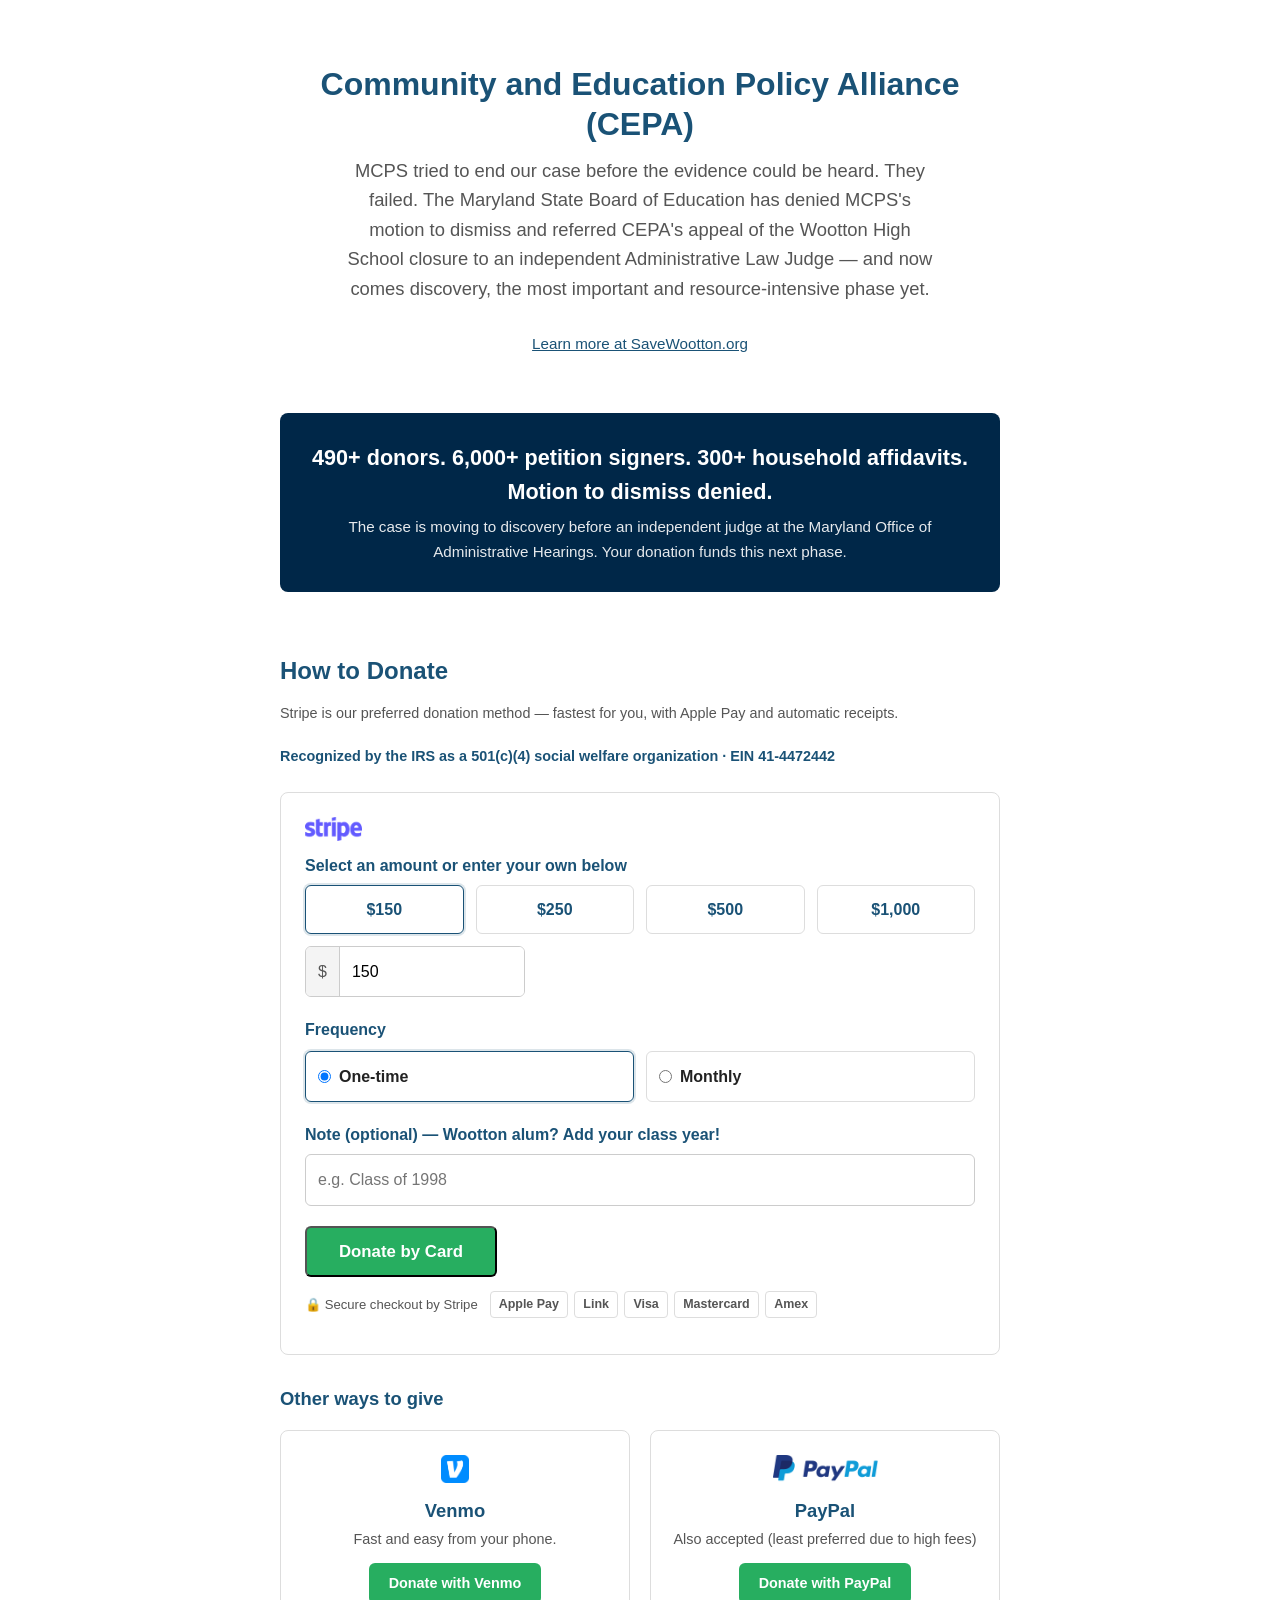
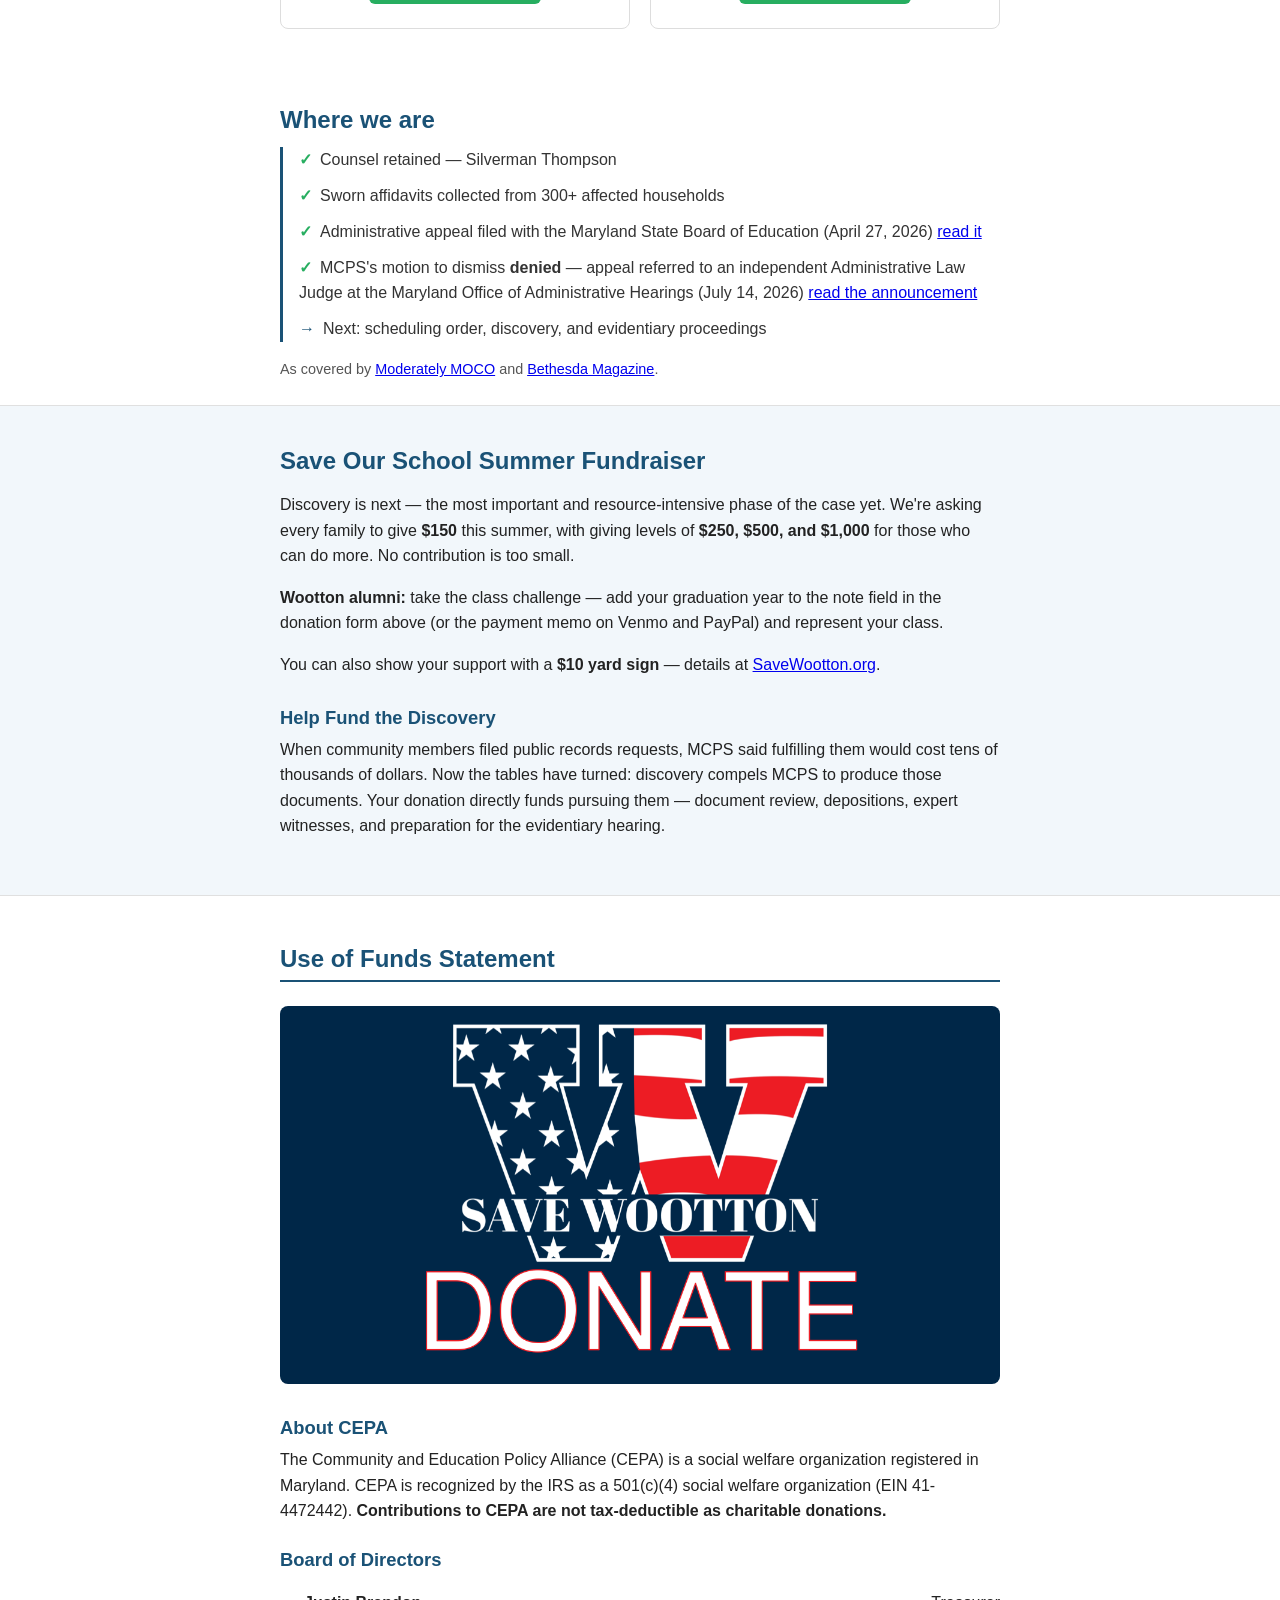
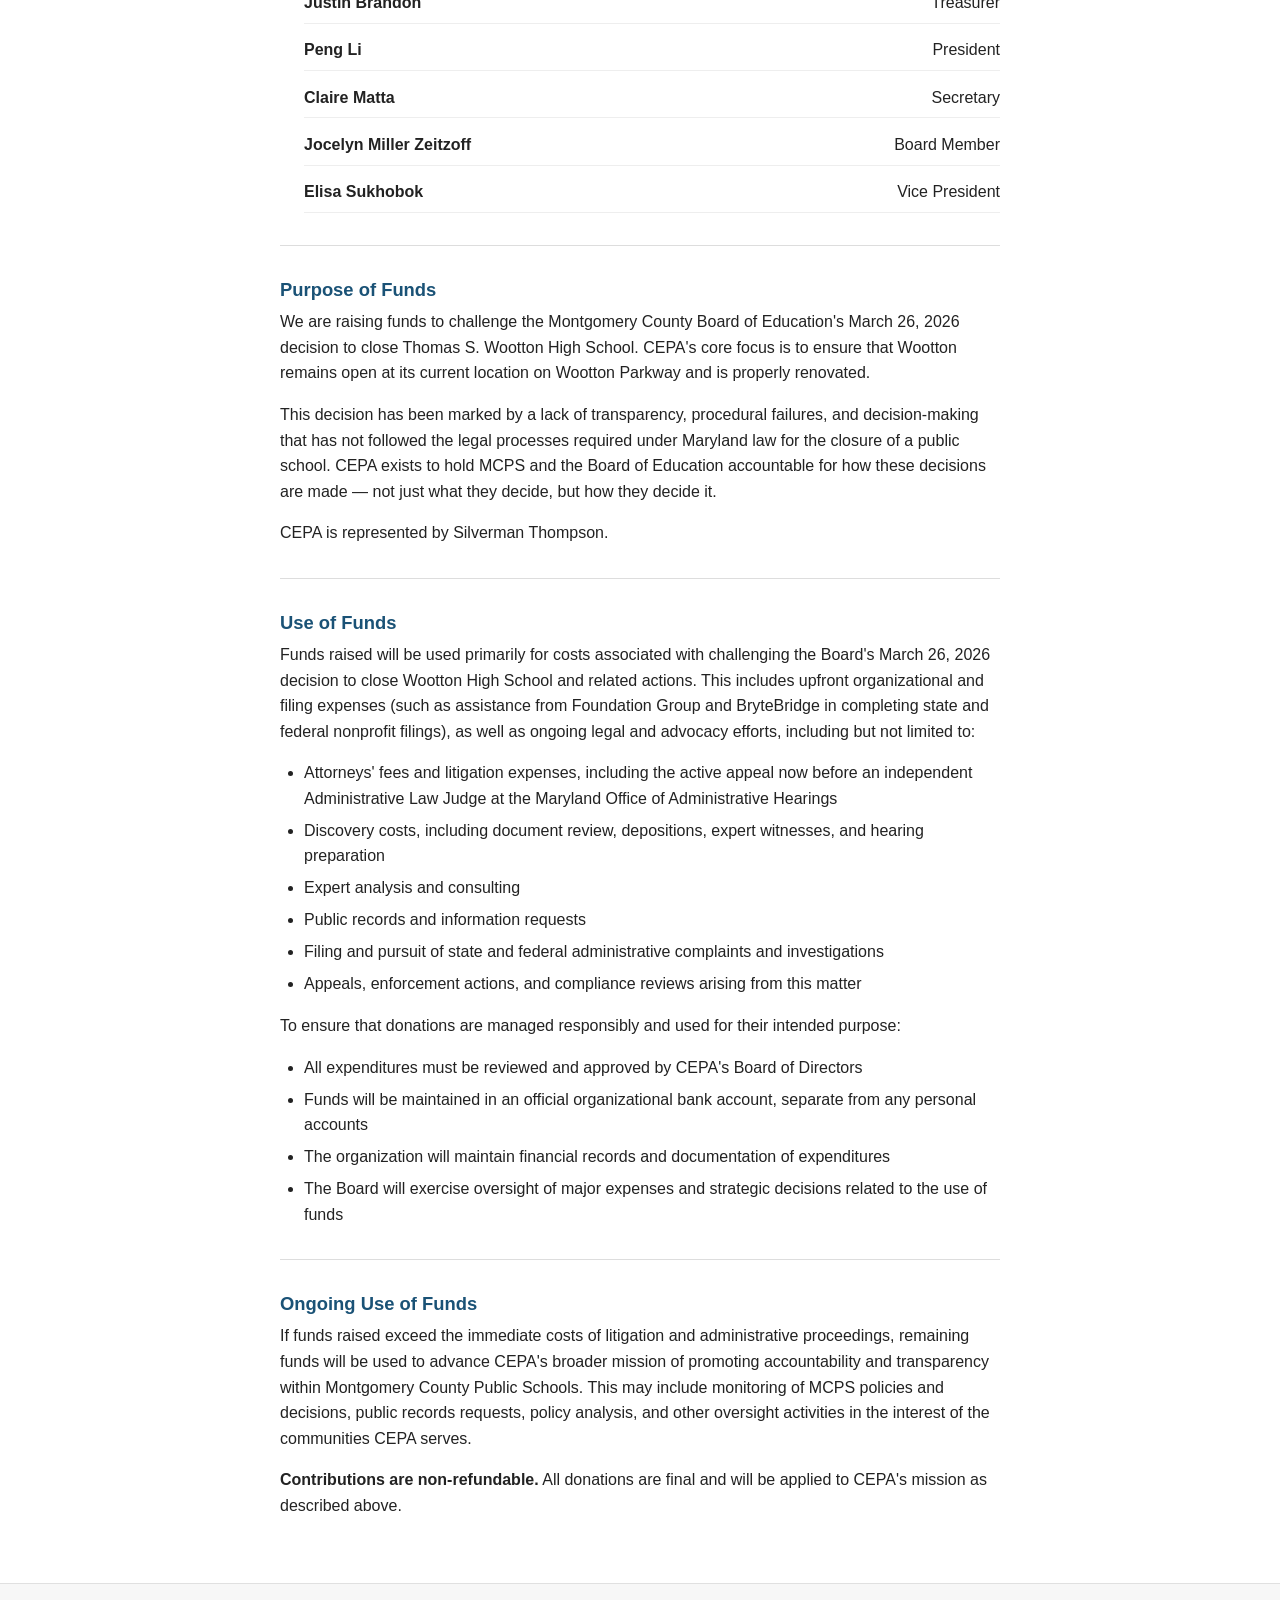
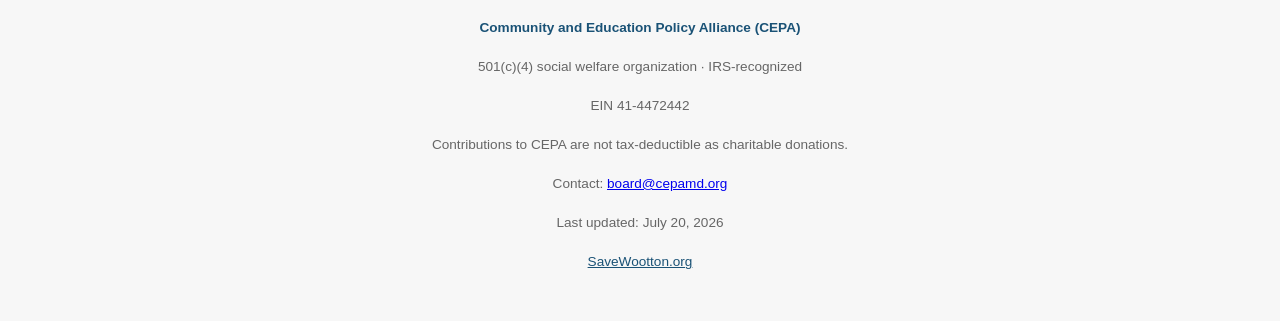
==== commit c6809fcb: "Fix mobile formatting and correct fee claim Stop iOS auto-linking the EIN as a phone number (inert a" ====
--- a/recurring.html
+++ b/recurring.html
@@ -4,6 +4,7 @@
 <head>
   <meta charset="UTF-8">
   <meta name="viewport" content="width=device-width, initial-scale=1.0">
+  <meta name="format-detection" content="telephone=no">
   <title>Monthly Giving — CEPA</title>
   <meta name="description" content="The CEPA donation form now lives on the home page, with one-time and monthly giving in one place.">
   <meta http-equiv="refresh" content="0; url=/#donate">
--- a/css/style.css
+++ b/css/style.css
@@ -291,6 +291,13 @@
   margin: 0.75rem 0 0;
 }
 .form-status.success { color: #1a7f37; }
+
+/* ── EIN (anchor wrap defeats iOS tel detection) ── */
+a.ein {
+  color: inherit;
+  text-decoration: none;
+  pointer-events: none;
+}
 
 /* ── Footer ─────────────────────────────────────── */
 footer {
@@ -307,9 +314,9 @@
 /* ── Responsive ─────────────────────────────────── */
 @media (max-width: 600px) {
   h1 { font-size: 1.5rem; }
+  .amount-grid { grid-template-columns: repeat(2, 1fr); }
   .hero { padding: 2.5rem 0 1.5rem; }
   .momentum-banner p { font-size: 1.1rem; }
   section { padding: 2rem 0; }
   .donate-grid { grid-template-columns: 1fr; }
-  .board-list li { display: block; }
-}
+}
